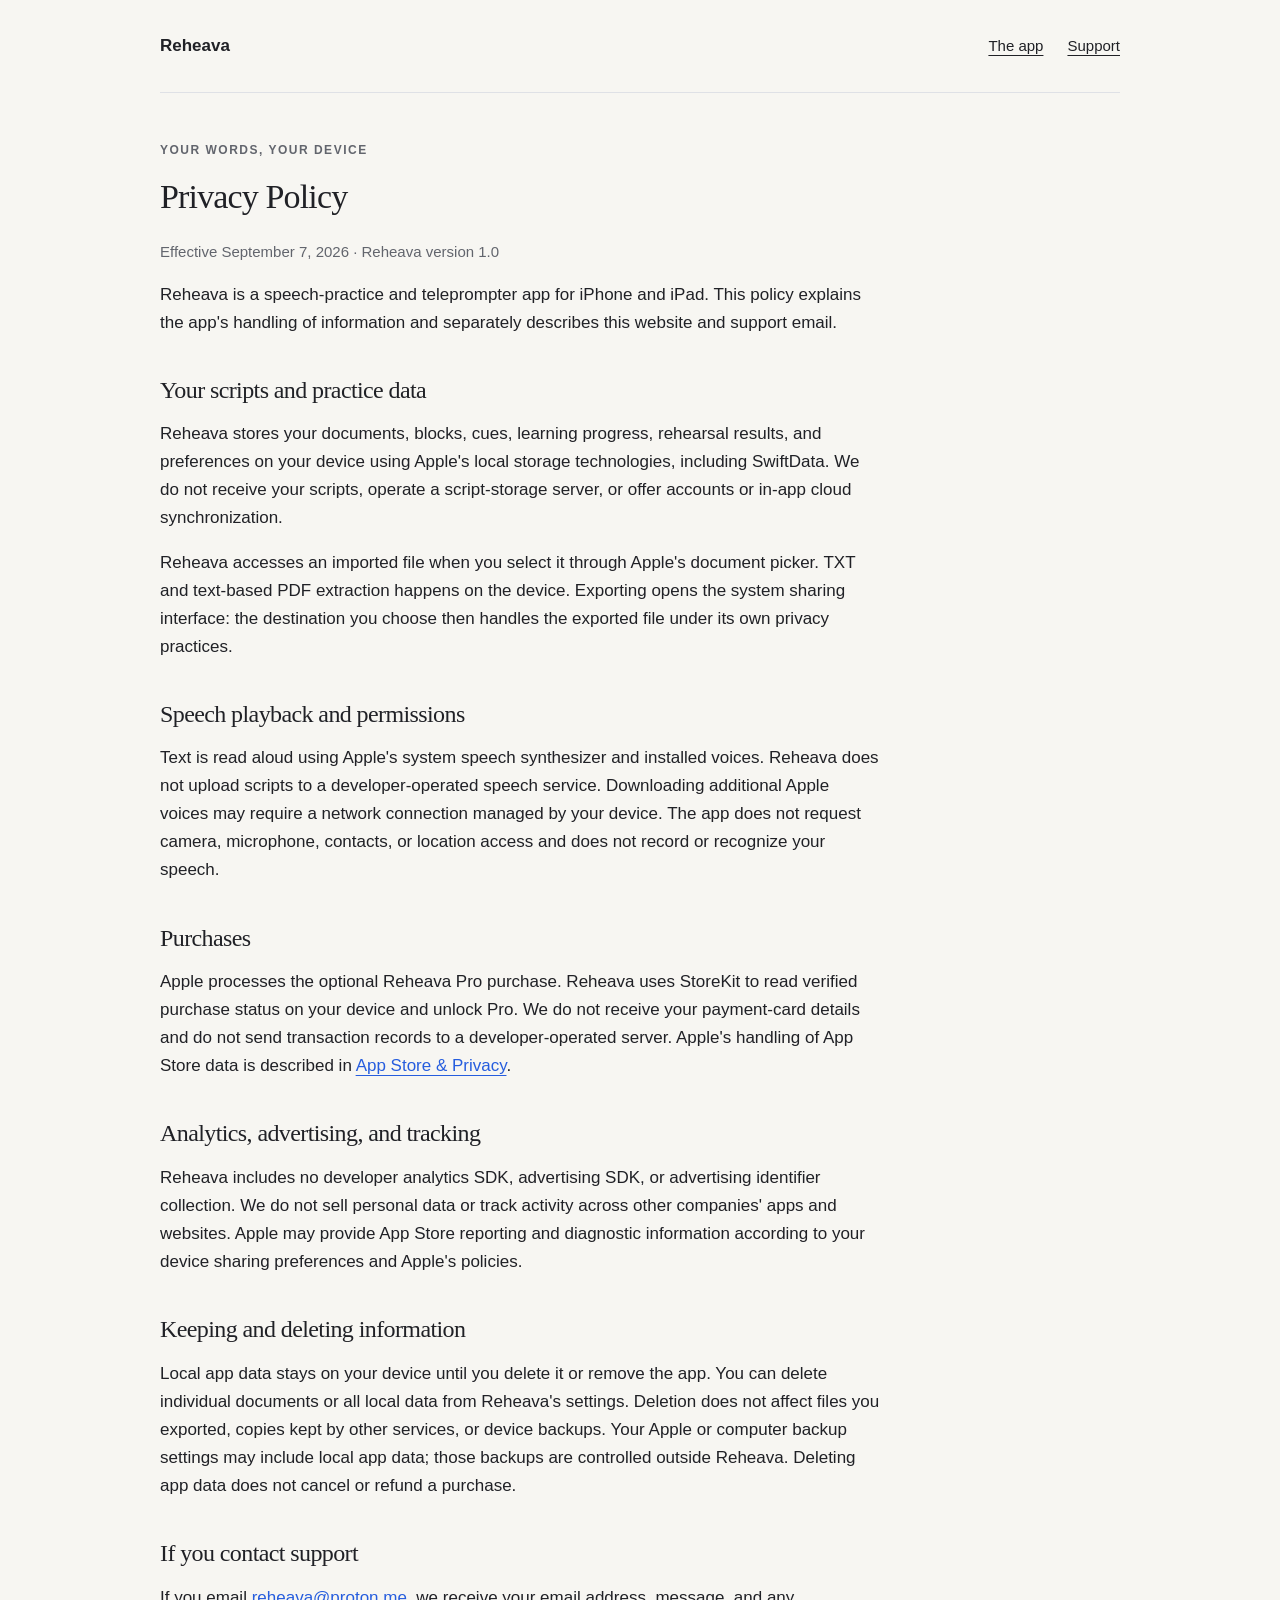
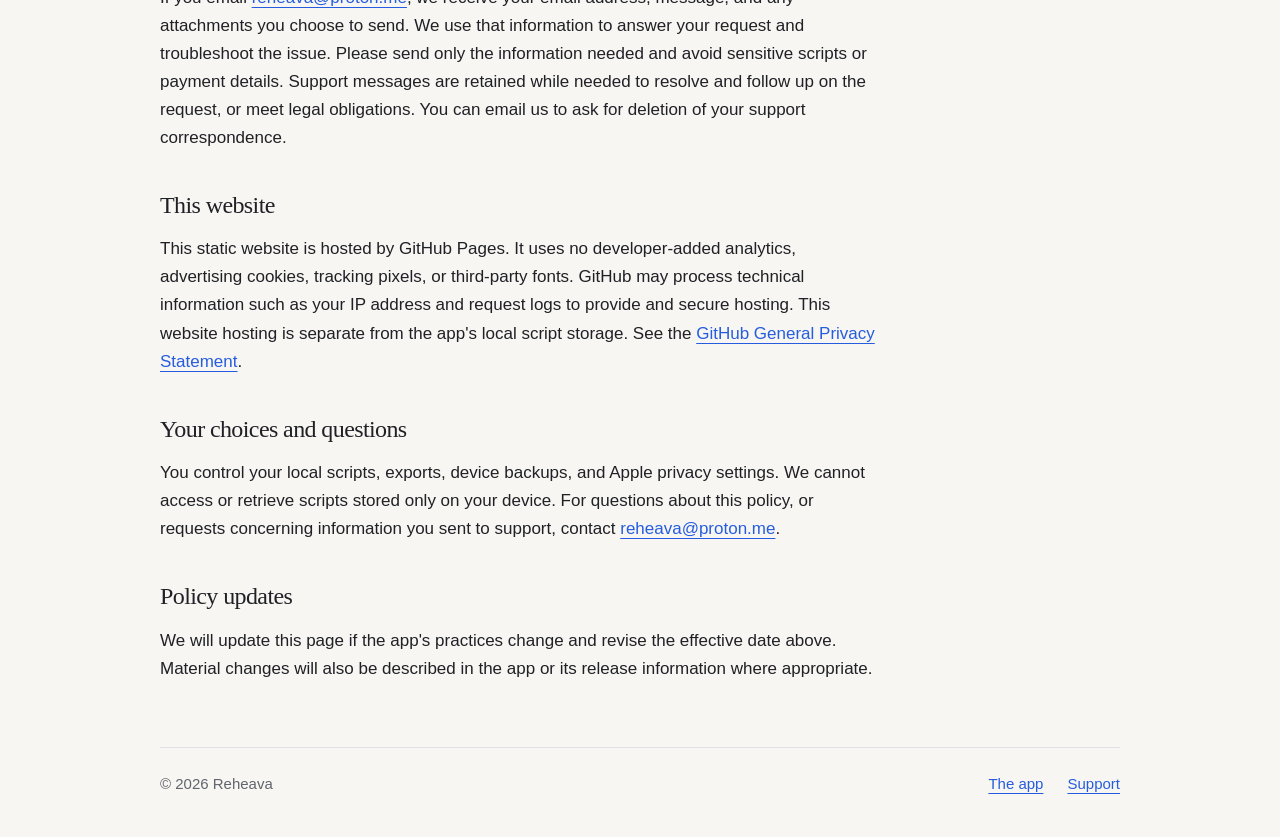
==== privacy/index.html @ a4044168 "Publish Reheava product, support, and privacy pages" ====
<!doctype html><html lang="en"><head><meta charset="utf-8"><meta name="viewport" content="width=device-width,initial-scale=1"><title>Reheava Privacy Policy</title><meta name="description" content="How Reheava handles your local scripts, speech playback, purchases, support email, and website visits. No developer analytics or advertising trackers."><link rel="canonical" href="https://godemodegame.github.io/reheava-site/privacy/"><link rel="stylesheet" href="../styles.css"><link rel="icon" href="../icon.svg" type="image/svg+xml"></head><body><a class="skip" href="#main">Skip to content</a><div class="shell"><header class="site-header"><a class="brand" href="../">Reheava</a><nav aria-label="Main navigation"><a href="../">The app</a><a href="../support/">Support</a></nav></header><main id="main" class="prose"><div class="eyebrow">Your words, your device</div><h1>Privacy Policy</h1><p class="note">Effective September 7, 2026 · Reheava version 1.0</p><p>Reheava is a speech-practice and teleprompter app for iPhone and iPad. This policy explains the app's handling of information and separately describes this website and support email.</p><h2>Your scripts and practice data</h2><p>Reheava stores your documents, blocks, cues, learning progress, rehearsal results, and preferences on your device using Apple's local storage technologies, including SwiftData. We do not receive your scripts, operate a script-storage server, or offer accounts or in-app cloud synchronization.</p><p>Reheava accesses an imported file when you select it through Apple's document picker. TXT and text-based PDF extraction happens on the device. Exporting opens the system sharing interface: the destination you choose then handles the exported file under its own privacy practices.</p><h2>Speech playback and permissions</h2><p>Text is read aloud using Apple's system speech synthesizer and installed voices. Reheava does not upload scripts to a developer-operated speech service. Downloading additional Apple voices may require a network connection managed by your device. The app does not request camera, microphone, contacts, or location access and does not record or recognize your speech.</p><h2>Purchases</h2><p>Apple processes the optional Reheava Pro purchase. Reheava uses StoreKit to read verified purchase status on your device and unlock Pro. We do not receive your payment-card details and do not send transaction records to a developer-operated server. Apple's handling of App Store data is described in <a href="https://www.apple.com/legal/privacy/data/en/app-store/">App Store &amp; Privacy</a>.</p><h2>Analytics, advertising, and tracking</h2><p>Reheava includes no developer analytics SDK, advertising SDK, or advertising identifier collection. We do not sell personal data or track activity across other companies' apps and websites. Apple may provide App Store reporting and diagnostic information according to your device sharing preferences and Apple's policies.</p><h2>Keeping and deleting information</h2><p>Local app data stays on your device until you delete it or remove the app. You can delete individual documents or all local data from Reheava's settings. Deletion does not affect files you exported, copies kept by other services, or device backups. Your Apple or computer backup settings may include local app data; those backups are controlled outside Reheava. Deleting app data does not cancel or refund a purchase.</p><h2>If you contact support</h2><p>If you email <a class="contact" href="mailto:reheava@proton.me">reheava@proton.me</a>, we receive your email address, message, and any attachments you choose to send. We use that information to answer your request and troubleshoot the issue. Please send only the information needed and avoid sensitive scripts or payment details. Support messages are retained while needed to resolve and follow up on the request, or meet legal obligations. You can email us to ask for deletion of your support correspondence.</p><h2>This website</h2><p>This static website is hosted by GitHub Pages. It uses no developer-added analytics, advertising cookies, tracking pixels, or third-party fonts. GitHub may process technical information such as your IP address and request logs to provide and secure hosting. This website hosting is separate from the app's local script storage. See the <a href="https://docs.github.com/en/site-policy/privacy-policies/github-general-privacy-statement">GitHub General Privacy Statement</a>.</p><h2>Your choices and questions</h2><p>You control your local scripts, exports, device backups, and Apple privacy settings. We cannot access or retrieve scripts stored only on your device. For questions about this policy, or requests concerning information you sent to support, contact <a class="contact" href="mailto:reheava@proton.me">reheava@proton.me</a>.</p><h2>Policy updates</h2><p>We will update this page if the app's practices change and revise the effective date above. Material changes will also be described in the app or its release information where appropriate.</p></main><footer class="site-footer"><span>© 2026 Reheava</span><div><a href="../">The app</a><a href="../support/">Support</a></div></footer></div></body></html>
---- styles.css ----
:root{color-scheme:light dark;--canvas:#f7f6f2;--paper:#fff;--ink:#202126;--secondary:#62656d;--accent:#265dde;--accent-fill:#265dde;--soft:#eaf0ff;--line:#dfe1e6;--stage:#111318;--on-stage:#f7f6f2;--s1:4px;--s2:8px;--s3:12px;--s4:16px;--s5:20px;--s6:24px;--s8:32px;--s10:40px;--s12:48px;--s16:64px;--body:17px;--small:15px;--caption:12px;--title:34px;--heading:24px;--radius:18px;--control:12px;--readable:720px;--wide:960px}*{box-sizing:border-box}html{scroll-padding-top:var(--s6)}body{margin:0;background:var(--canvas);color:var(--ink);font:var(--body)/1.65 -apple-system,BlinkMacSystemFont,"Segoe UI",sans-serif}a{color:var(--accent);text-underline-offset:4px}a:hover{text-decoration-thickness:2px}a:focus-visible,summary:focus-visible{outline:3px solid var(--accent);outline-offset:4px}h1,h2,h3,p{margin:0}h1,h2{font-family:Georgia,serif;font-weight:400;line-height:1.15;letter-spacing:-.025em}h1{font-size:var(--title)}h2{font-size:var(--heading)}h3{font-size:var(--body);line-height:1.4}p+p{margin-top:var(--s4)}.shell{width:min(100% - var(--s12),var(--wide));margin:auto}.site-header{display:flex;align-items:center;justify-content:space-between;gap:var(--s6);padding-block:var(--s6);border-bottom:1px solid var(--line)}.brand{display:inline-flex;align-items:center;gap:var(--s3);color:var(--ink);font-weight:650;text-decoration:none}.brand svg{width:32px;height:32px;color:var(--accent)}nav{display:flex;gap:var(--s6)}nav a{display:inline-flex;align-items:center;min-height:44px;color:var(--ink);font-size:var(--small)}nav [aria-current=page]{color:var(--accent);font-weight:650}.hero{display:grid;grid-template-columns:1.1fr 1fr;gap:var(--s16);padding-block:var(--s16);align-items:center}.eyebrow{color:var(--secondary);font-size:var(--caption);font-weight:650;letter-spacing:1.5px;text-transform:uppercase}.hero h1{margin-block:var(--s4) var(--s6);font-size:calc(var(--title) + var(--heading))}.hero p{color:var(--secondary)}.button{display:inline-flex;align-items:center;justify-content:center;min-height:50px;padding:var(--s3) var(--s6);border-radius:var(--control);background:var(--accent-fill);color:#fff;text-decoration:none;font-weight:600}.button:hover{opacity:.9;text-decoration:underline}.actions{display:flex;gap:var(--s4);align-items:center;margin-top:var(--s8)}.note{font-size:var(--small);color:var(--secondary)}.cue{margin:0;background:var(--paper);border:1px solid var(--line);border-radius:var(--radius);padding:var(--s8)}.cue .eyebrow{display:flex;justify-content:space-between;gap:var(--s4)}.cue blockquote{margin:var(--s6) 0;padding-left:var(--s5);border-left:3px solid var(--accent);font:var(--heading)/1.5 Georgia,serif}.cue figcaption{font-size:var(--caption);color:var(--secondary);padding-top:var(--s4);border-top:1px solid var(--line)}.sequence{display:grid;grid-template-columns:repeat(3,1fr);gap:var(--s8);padding:var(--s12) 0;border-block:1px solid var(--line)}.sequence .number{display:block;color:var(--accent);font:var(--heading)/1 Georgia,serif;margin-bottom:var(--s6)}.sequence h2{margin-bottom:var(--s4)}.sequence p{font-size:var(--small);color:var(--secondary)}.pricing{padding-block:var(--s16);display:grid;grid-template-columns:1fr 1fr;gap:var(--s16)}.pricing h2{margin:var(--s4) 0 var(--s6);font-size:var(--title)}.pricing ul{padding-left:var(--s5);margin:var(--s6) 0}.pricing li{margin-bottom:var(--s2)}.pro{padding:var(--s8);background:var(--soft);border-radius:var(--radius)}.price{font:var(--title)/1.2 Georgia,serif;margin:var(--s4) 0}.price span{font:var(--small)/1.5 -apple-system,BlinkMacSystemFont,"Segoe UI",sans-serif}.closing{padding:var(--s8);border:1px solid var(--line);border-radius:var(--radius);margin-bottom:var(--s16)}.closing h2{margin-bottom:var(--s4)}.site-footer{border-top:1px solid var(--line);padding-block:var(--s6) var(--s10);display:flex;justify-content:space-between;gap:var(--s6);font-size:var(--small);color:var(--secondary)}.site-footer div{display:flex;gap:var(--s6)}.prose{max-width:var(--readable);padding-block:var(--s12) var(--s16)}.prose h1{margin:var(--s4) 0 var(--s6)}.prose h2{margin:var(--s10) 0 var(--s4)}.prose ul,.prose ol{padding-left:var(--s6)}.prose li+li{margin-top:var(--s2)}.prose details{border-bottom:1px solid var(--line);padding:var(--s5) 0}.prose summary{cursor:pointer;font-weight:650;min-height:44px}.prose details p{margin-top:var(--s3)}.skip{position:absolute;top:var(--s2);left:var(--s2);padding:var(--s3);background:var(--paper);transform:translateY(-200%);z-index:10}.skip:focus{transform:none}.contact{overflow-wrap:anywhere}.not-found{min-height:50vh}.screenshot{margin:0}.screenshot img{display:block;width:100%;height:auto;border-radius:var(--radius);border:1px solid var(--line)}.screenshot figcaption{color:var(--secondary);font-size:var(--caption);margin-top:var(--s3)}@media(prefers-color-scheme:dark){:root{--canvas:#14161b;--paper:#20232a;--ink:#f4f3ef;--secondary:#b2b6c1;--accent:#91b2ff;--soft:#25334f;--line:#3c404a}}@media(max-width:767px){.shell{width:calc(100% - var(--s10))}.hero,.pricing{grid-template-columns:1fr;gap:var(--s8);padding-block:var(--s10)}.hero h1{font-size:calc(var(--title) + var(--s2))}.sequence{grid-template-columns:1fr;gap:var(--s8);padding-block:var(--s8)}.sequence .number{margin-bottom:var(--s3)}.site-header{gap:var(--s4);flex-wrap:wrap;padding-block:var(--s4)}nav{gap:var(--s5)}.site-footer{flex-direction:column;gap:var(--s4)}.cue,.pro,.closing{padding:var(--s6)}.closing{margin-bottom:var(--s10)}.prose{padding-top:var(--s8)}}
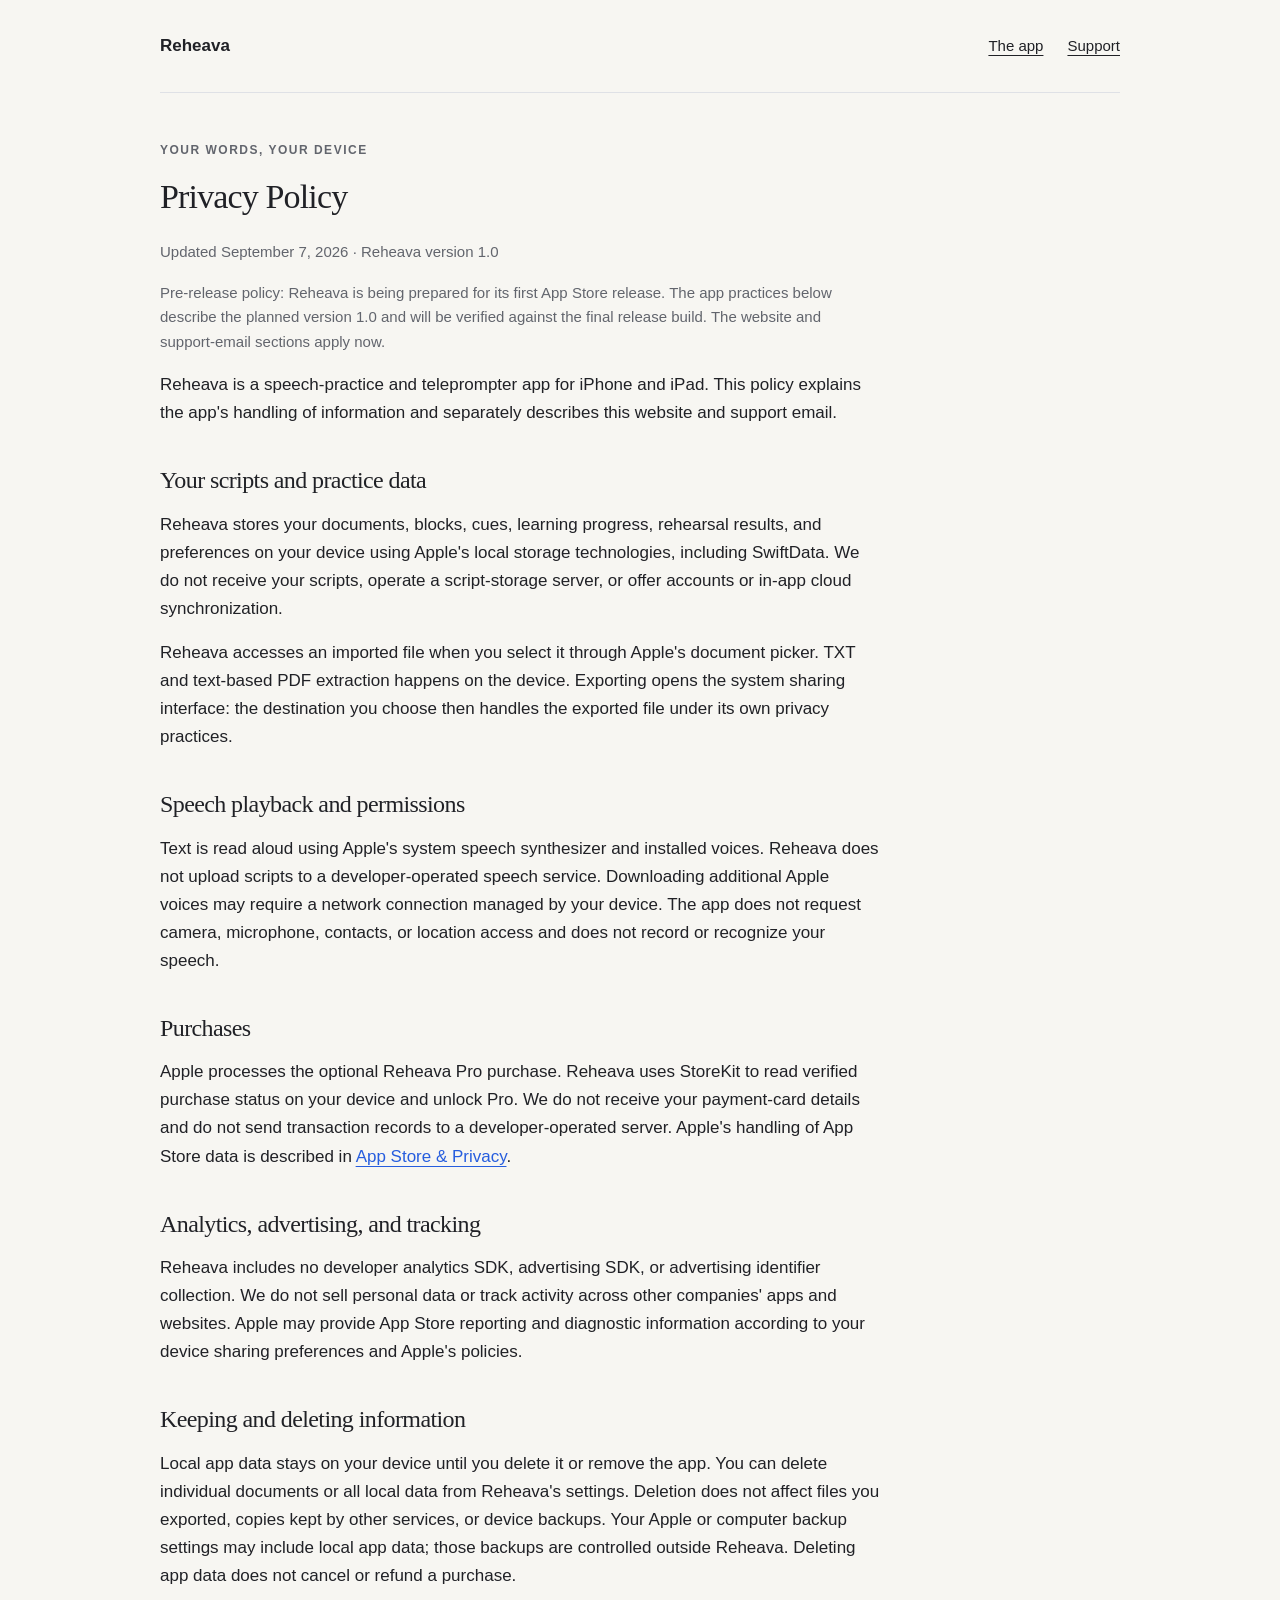
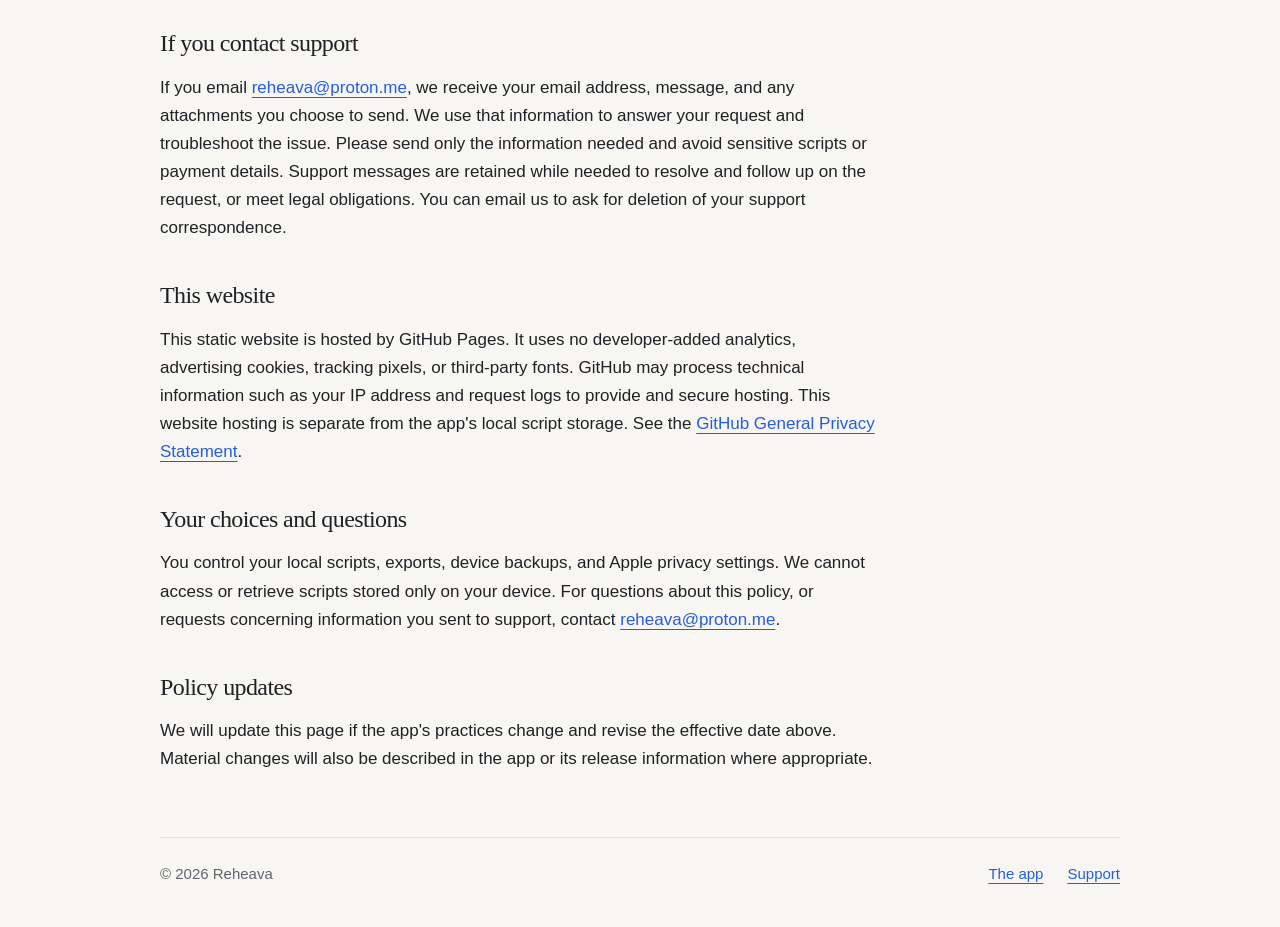
==== commit 65d27aa3: "Clarify pre-release support and privacy information" ====
--- a/privacy/index.html
+++ b/privacy/index.html
@@ -1 +1 @@
-<!doctype html><html lang="en"><head><meta charset="utf-8"><meta name="viewport" content="width=device-width,initial-scale=1"><title>Reheava Privacy Policy</title><meta name="description" content="How Reheava handles your local scripts, speech playback, purchases, support email, and website visits. No developer analytics or advertising trackers."><link rel="canonical" href="https://godemodegame.github.io/reheava-site/privacy/"><link rel="stylesheet" href="../styles.css"><link rel="icon" href="../icon.svg" type="image/svg+xml"></head><body><a class="skip" href="#main">Skip to content</a><div class="shell"><header class="site-header"><a class="brand" href="../">Reheava</a><nav aria-label="Main navigation"><a href="../">The app</a><a href="../support/">Support</a></nav></header><main id="main" class="prose"><div class="eyebrow">Your words, your device</div><h1>Privacy Policy</h1><p class="note">Effective September 7, 2026 · Reheava version 1.0</p><p>Reheava is a speech-practice and teleprompter app for iPhone and iPad. This policy explains the app's handling of information and separately describes this website and support email.</p><h2>Your scripts and practice data</h2><p>Reheava stores your documents, blocks, cues, learning progress, rehearsal results, and preferences on your device using Apple's local storage technologies, including SwiftData. We do not receive your scripts, operate a script-storage server, or offer accounts or in-app cloud synchronization.</p><p>Reheava accesses an imported file when you select it through Apple's document picker. TXT and text-based PDF extraction happens on the device. Exporting opens the system sharing interface: the destination you choose then handles the exported file under its own privacy practices.</p><h2>Speech playback and permissions</h2><p>Text is read aloud using Apple's system speech synthesizer and installed voices. Reheava does not upload scripts to a developer-operated speech service. Downloading additional Apple voices may require a network connection managed by your device. The app does not request camera, microphone, contacts, or location access and does not record or recognize your speech.</p><h2>Purchases</h2><p>Apple processes the optional Reheava Pro purchase. Reheava uses StoreKit to read verified purchase status on your device and unlock Pro. We do not receive your payment-card details and do not send transaction records to a developer-operated server. Apple's handling of App Store data is described in <a href="https://www.apple.com/legal/privacy/data/en/app-store/">App Store &amp; Privacy</a>.</p><h2>Analytics, advertising, and tracking</h2><p>Reheava includes no developer analytics SDK, advertising SDK, or advertising identifier collection. We do not sell personal data or track activity across other companies' apps and websites. Apple may provide App Store reporting and diagnostic information according to your device sharing preferences and Apple's policies.</p><h2>Keeping and deleting information</h2><p>Local app data stays on your device until you delete it or remove the app. You can delete individual documents or all local data from Reheava's settings. Deletion does not affect files you exported, copies kept by other services, or device backups. Your Apple or computer backup settings may include local app data; those backups are controlled outside Reheava. Deleting app data does not cancel or refund a purchase.</p><h2>If you contact support</h2><p>If you email <a class="contact" href="mailto:reheava@proton.me">reheava@proton.me</a>, we receive your email address, message, and any attachments you choose to send. We use that information to answer your request and troubleshoot the issue. Please send only the information needed and avoid sensitive scripts or payment details. Support messages are retained while needed to resolve and follow up on the request, or meet legal obligations. You can email us to ask for deletion of your support correspondence.</p><h2>This website</h2><p>This static website is hosted by GitHub Pages. It uses no developer-added analytics, advertising cookies, tracking pixels, or third-party fonts. GitHub may process technical information such as your IP address and request logs to provide and secure hosting. This website hosting is separate from the app's local script storage. See the <a href="https://docs.github.com/en/site-policy/privacy-policies/github-general-privacy-statement">GitHub General Privacy Statement</a>.</p><h2>Your choices and questions</h2><p>You control your local scripts, exports, device backups, and Apple privacy settings. We cannot access or retrieve scripts stored only on your device. For questions about this policy, or requests concerning information you sent to support, contact <a class="contact" href="mailto:reheava@proton.me">reheava@proton.me</a>.</p><h2>Policy updates</h2><p>We will update this page if the app's practices change and revise the effective date above. Material changes will also be described in the app or its release information where appropriate.</p></main><footer class="site-footer"><span>© 2026 Reheava</span><div><a href="../">The app</a><a href="../support/">Support</a></div></footer></div></body></html>
+<!doctype html><html lang="en"><head><meta charset="utf-8"><meta name="viewport" content="width=device-width,initial-scale=1"><title>Reheava Privacy Policy</title><meta name="description" content="How Reheava handles your local scripts, speech playback, purchases, support email, and website visits. No developer analytics or advertising trackers."><link rel="canonical" href="https://godemodegame.github.io/reheava-site/privacy/"><link rel="stylesheet" href="../styles.css"><link rel="icon" href="../icon.svg" type="image/svg+xml"></head><body><a class="skip" href="#main">Skip to content</a><div class="shell"><header class="site-header"><a class="brand" href="../">Reheava</a><nav aria-label="Main navigation"><a href="../">The app</a><a href="../support/">Support</a></nav></header><main id="main" class="prose"><div class="eyebrow">Your words, your device</div><h1>Privacy Policy</h1><p class="note">Updated September 7, 2026 · Reheava version 1.0</p><p class="note">Pre-release policy: Reheava is being prepared for its first App Store release. The app practices below describe the planned version 1.0 and will be verified against the final release build. The website and support-email sections apply now.</p><p>Reheava is a speech-practice and teleprompter app for iPhone and iPad. This policy explains the app's handling of information and separately describes this website and support email.</p><h2>Your scripts and practice data</h2><p>Reheava stores your documents, blocks, cues, learning progress, rehearsal results, and preferences on your device using Apple's local storage technologies, including SwiftData. We do not receive your scripts, operate a script-storage server, or offer accounts or in-app cloud synchronization.</p><p>Reheava accesses an imported file when you select it through Apple's document picker. TXT and text-based PDF extraction happens on the device. Exporting opens the system sharing interface: the destination you choose then handles the exported file under its own privacy practices.</p><h2>Speech playback and permissions</h2><p>Text is read aloud using Apple's system speech synthesizer and installed voices. Reheava does not upload scripts to a developer-operated speech service. Downloading additional Apple voices may require a network connection managed by your device. The app does not request camera, microphone, contacts, or location access and does not record or recognize your speech.</p><h2>Purchases</h2><p>Apple processes the optional Reheava Pro purchase. Reheava uses StoreKit to read verified purchase status on your device and unlock Pro. We do not receive your payment-card details and do not send transaction records to a developer-operated server. Apple's handling of App Store data is described in <a href="https://www.apple.com/legal/privacy/data/en/app-store/">App Store &amp; Privacy</a>.</p><h2>Analytics, advertising, and tracking</h2><p>Reheava includes no developer analytics SDK, advertising SDK, or advertising identifier collection. We do not sell personal data or track activity across other companies' apps and websites. Apple may provide App Store reporting and diagnostic information according to your device sharing preferences and Apple's policies.</p><h2>Keeping and deleting information</h2><p>Local app data stays on your device until you delete it or remove the app. You can delete individual documents or all local data from Reheava's settings. Deletion does not affect files you exported, copies kept by other services, or device backups. Your Apple or computer backup settings may include local app data; those backups are controlled outside Reheava. Deleting app data does not cancel or refund a purchase.</p><h2>If you contact support</h2><p>If you email <a class="contact" href="mailto:reheava@proton.me">reheava@proton.me</a>, we receive your email address, message, and any attachments you choose to send. We use that information to answer your request and troubleshoot the issue. Please send only the information needed and avoid sensitive scripts or payment details. Support messages are retained while needed to resolve and follow up on the request, or meet legal obligations. You can email us to ask for deletion of your support correspondence.</p><h2>This website</h2><p>This static website is hosted by GitHub Pages. It uses no developer-added analytics, advertising cookies, tracking pixels, or third-party fonts. GitHub may process technical information such as your IP address and request logs to provide and secure hosting. This website hosting is separate from the app's local script storage. See the <a href="https://docs.github.com/en/site-policy/privacy-policies/github-general-privacy-statement">GitHub General Privacy Statement</a>.</p><h2>Your choices and questions</h2><p>You control your local scripts, exports, device backups, and Apple privacy settings. We cannot access or retrieve scripts stored only on your device. For questions about this policy, or requests concerning information you sent to support, contact <a class="contact" href="mailto:reheava@proton.me">reheava@proton.me</a>.</p><h2>Policy updates</h2><p>We will update this page if the app's practices change and revise the effective date above. Material changes will also be described in the app or its release information where appropriate.</p></main><footer class="site-footer"><span>© 2026 Reheava</span><div><a href="../">The app</a><a href="../support/">Support</a></div></footer></div></body></html>
--- a/styles.css
+++ b/styles.css
@@ -1 +1 @@
-:root{color-scheme:light dark;--canvas:#f7f6f2;--paper:#fff;--ink:#202126;--secondary:#62656d;--accent:#265dde;--accent-fill:#265dde;--soft:#eaf0ff;--line:#dfe1e6;--stage:#111318;--on-stage:#f7f6f2;--s1:4px;--s2:8px;--s3:12px;--s4:16px;--s5:20px;--s6:24px;--s8:32px;--s10:40px;--s12:48px;--s16:64px;--body:17px;--small:15px;--caption:12px;--title:34px;--heading:24px;--radius:18px;--control:12px;--readable:720px;--wide:960px}*{box-sizing:border-box}html{scroll-padding-top:var(--s6)}body{margin:0;background:var(--canvas);color:var(--ink);font:var(--body)/1.65 -apple-system,BlinkMacSystemFont,"Segoe UI",sans-serif}a{color:var(--accent);text-underline-offset:4px}a:hover{text-decoration-thickness:2px}a:focus-visible,summary:focus-visible{outline:3px solid var(--accent);outline-offset:4px}h1,h2,h3,p{margin:0}h1,h2{font-family:Georgia,serif;font-weight:400;line-height:1.15;letter-spacing:-.025em}h1{font-size:var(--title)}h2{font-size:var(--heading)}h3{font-size:var(--body);line-height:1.4}p+p{margin-top:var(--s4)}.shell{width:min(100% - var(--s12),var(--wide));margin:auto}.site-header{display:flex;align-items:center;justify-content:space-between;gap:var(--s6);padding-block:var(--s6);border-bottom:1px solid var(--line)}.brand{display:inline-flex;align-items:center;gap:var(--s3);color:var(--ink);font-weight:650;text-decoration:none}.brand svg{width:32px;height:32px;color:var(--accent)}nav{display:flex;gap:var(--s6)}nav a{display:inline-flex;align-items:center;min-height:44px;color:var(--ink);font-size:var(--small)}nav [aria-current=page]{color:var(--accent);font-weight:650}.hero{display:grid;grid-template-columns:1.1fr 1fr;gap:var(--s16);padding-block:var(--s16);align-items:center}.eyebrow{color:var(--secondary);font-size:var(--caption);font-weight:650;letter-spacing:1.5px;text-transform:uppercase}.hero h1{margin-block:var(--s4) var(--s6);font-size:calc(var(--title) + var(--heading))}.hero p{color:var(--secondary)}.button{display:inline-flex;align-items:center;justify-content:center;min-height:50px;padding:var(--s3) var(--s6);border-radius:var(--control);background:var(--accent-fill);color:#fff;text-decoration:none;font-weight:600}.button:hover{opacity:.9;text-decoration:underline}.actions{display:flex;gap:var(--s4);align-items:center;margin-top:var(--s8)}.note{font-size:var(--small);color:var(--secondary)}.cue{margin:0;background:var(--paper);border:1px solid var(--line);border-radius:var(--radius);padding:var(--s8)}.cue .eyebrow{display:flex;justify-content:space-between;gap:var(--s4)}.cue blockquote{margin:var(--s6) 0;padding-left:var(--s5);border-left:3px solid var(--accent);font:var(--heading)/1.5 Georgia,serif}.cue figcaption{font-size:var(--caption);color:var(--secondary);padding-top:var(--s4);border-top:1px solid var(--line)}.sequence{display:grid;grid-template-columns:repeat(3,1fr);gap:var(--s8);padding:var(--s12) 0;border-block:1px solid var(--line)}.sequence .number{display:block;color:var(--accent);font:var(--heading)/1 Georgia,serif;margin-bottom:var(--s6)}.sequence h2{margin-bottom:var(--s4)}.sequence p{font-size:var(--small);color:var(--secondary)}.pricing{padding-block:var(--s16);display:grid;grid-template-columns:1fr 1fr;gap:var(--s16)}.pricing h2{margin:var(--s4) 0 var(--s6);font-size:var(--title)}.pricing ul{padding-left:var(--s5);margin:var(--s6) 0}.pricing li{margin-bottom:var(--s2)}.pro{padding:var(--s8);background:var(--soft);border-radius:var(--radius)}.price{font:var(--title)/1.2 Georgia,serif;margin:var(--s4) 0}.price span{font:var(--small)/1.5 -apple-system,BlinkMacSystemFont,"Segoe UI",sans-serif}.closing{padding:var(--s8);border:1px solid var(--line);border-radius:var(--radius);margin-bottom:var(--s16)}.closing h2{margin-bottom:var(--s4)}.site-footer{border-top:1px solid var(--line);padding-block:var(--s6) var(--s10);display:flex;justify-content:space-between;gap:var(--s6);font-size:var(--small);color:var(--secondary)}.site-footer div{display:flex;gap:var(--s6)}.prose{max-width:var(--readable);padding-block:var(--s12) var(--s16)}.prose h1{margin:var(--s4) 0 var(--s6)}.prose h2{margin:var(--s10) 0 var(--s4)}.prose ul,.prose ol{padding-left:var(--s6)}.prose li+li{margin-top:var(--s2)}.prose details{border-bottom:1px solid var(--line);padding:var(--s5) 0}.prose summary{cursor:pointer;font-weight:650;min-height:44px}.prose details p{margin-top:var(--s3)}.skip{position:absolute;top:var(--s2);left:var(--s2);padding:var(--s3);background:var(--paper);transform:translateY(-200%);z-index:10}.skip:focus{transform:none}.contact{overflow-wrap:anywhere}.not-found{min-height:50vh}.screenshot{margin:0}.screenshot img{display:block;width:100%;height:auto;border-radius:var(--radius);border:1px solid var(--line)}.screenshot figcaption{color:var(--secondary);font-size:var(--caption);margin-top:var(--s3)}@media(prefers-color-scheme:dark){:root{--canvas:#14161b;--paper:#20232a;--ink:#f4f3ef;--secondary:#b2b6c1;--accent:#91b2ff;--soft:#25334f;--line:#3c404a}}@media(max-width:767px){.shell{width:calc(100% - var(--s10))}.hero,.pricing{grid-template-columns:1fr;gap:var(--s8);padding-block:var(--s10)}.hero h1{font-size:calc(var(--title) + var(--s2))}.sequence{grid-template-columns:1fr;gap:var(--s8);padding-block:var(--s8)}.sequence .number{margin-bottom:var(--s3)}.site-header{gap:var(--s4);flex-wrap:wrap;padding-block:var(--s4)}nav{gap:var(--s5)}.site-footer{flex-direction:column;gap:var(--s4)}.cue,.pro,.closing{padding:var(--s6)}.closing{margin-bottom:var(--s10)}.prose{padding-top:var(--s8)}}
+:root{color-scheme:light dark;--canvas:#f7f6f2;--paper:#fff;--ink:#202126;--secondary:#62656d;--accent:#265dde;--accent-fill:#265dde;--on-accent:#fff;--soft:#eaf0ff;--line:#dfe1e6;--stage:#111318;--on-stage:#f7f6f2;--s1:4px;--s2:8px;--s3:12px;--s4:16px;--s5:20px;--s6:24px;--s8:32px;--s10:40px;--s12:48px;--s16:64px;--body:17px;--small:15px;--caption:12px;--title:34px;--heading:24px;--radius:18px;--control:12px;--readable:720px;--wide:960px}*{box-sizing:border-box}html{scroll-padding-top:var(--s6)}body{margin:0;background:var(--canvas);color:var(--ink);font:var(--body)/1.65 -apple-system,BlinkMacSystemFont,"Segoe UI",sans-serif}a{color:var(--accent);text-underline-offset:4px}a:hover{text-decoration-thickness:2px}a:focus-visible,summary:focus-visible{outline:3px solid var(--accent);outline-offset:4px}h1,h2,h3,p{margin:0}h1,h2{font-family:Georgia,serif;font-weight:400;line-height:1.15;letter-spacing:-.025em}h1{font-size:var(--title)}h2{font-size:var(--heading)}h3{font-size:var(--body);line-height:1.4}p+p{margin-top:var(--s4)}.shell{width:min(100% - var(--s12),var(--wide));margin:auto}.site-header{display:flex;align-items:center;justify-content:space-between;gap:var(--s6);padding-block:var(--s6);border-bottom:1px solid var(--line)}.brand{display:inline-flex;align-items:center;gap:var(--s3);color:var(--ink);font-weight:650;text-decoration:none}.brand svg{width:32px;height:32px;color:var(--accent)}nav{display:flex;gap:var(--s6)}nav a{display:inline-flex;align-items:center;min-height:44px;color:var(--ink);font-size:var(--small)}nav [aria-current=page]{color:var(--accent);font-weight:650}.hero{display:grid;grid-template-columns:1.1fr 1fr;gap:var(--s16);padding-block:var(--s16);align-items:center}.eyebrow{color:var(--secondary);font-size:var(--caption);font-weight:650;letter-spacing:1.5px;text-transform:uppercase}.hero h1{margin-block:var(--s4) var(--s6);font-size:calc(var(--title) + var(--heading))}.hero p{color:var(--secondary)}.button{display:inline-flex;align-items:center;justify-content:center;min-height:50px;padding:var(--s3) var(--s6);border-radius:var(--control);background:var(--accent-fill);color:var(--on-accent);text-decoration:none;font-weight:600}.button:hover{opacity:.9;text-decoration:underline}.availability{margin-top:var(--s4)}.actions{display:flex;gap:var(--s4);align-items:center;margin-top:var(--s8)}.note{font-size:var(--small);color:var(--secondary)}.cue{margin:0;background:var(--paper);border:1px solid var(--line);border-radius:var(--radius);padding:var(--s8)}.cue .eyebrow{display:flex;justify-content:space-between;gap:var(--s4)}.cue blockquote{margin:var(--s6) 0;padding-left:var(--s5);border-left:3px solid var(--accent);font:var(--heading)/1.5 Georgia,serif}.cue figcaption{font-size:var(--caption);color:var(--secondary);padding-top:var(--s4);border-top:1px solid var(--line)}.sequence{display:grid;grid-template-columns:repeat(3,1fr);gap:var(--s8);padding:var(--s12) 0;border-block:1px solid var(--line)}.sequence .number{display:block;color:var(--accent);font:var(--heading)/1 Georgia,serif;margin-bottom:var(--s6)}.sequence h2{margin-bottom:var(--s4)}.sequence p{font-size:var(--small);color:var(--secondary)}.pricing{padding-block:var(--s16);display:grid;grid-template-columns:1fr 1fr;gap:var(--s16)}.pricing h2{margin:var(--s4) 0 var(--s6);font-size:var(--title)}.pricing ul{padding-left:var(--s5);margin:var(--s6) 0}.pricing li{margin-bottom:var(--s2)}.pro{padding:var(--s8);background:var(--soft);border-radius:var(--radius)}.price{font:var(--title)/1.2 Georgia,serif;margin:var(--s4) 0}.price span{font:var(--small)/1.5 -apple-system,BlinkMacSystemFont,"Segoe UI",sans-serif}.closing{padding:var(--s8);border:1px solid var(--line);border-radius:var(--radius);margin-bottom:var(--s16)}.closing h2{margin-bottom:var(--s4)}.site-footer{border-top:1px solid var(--line);padding-block:var(--s6) var(--s10);display:flex;justify-content:space-between;gap:var(--s6);font-size:var(--small);color:var(--secondary)}.site-footer div{display:flex;gap:var(--s6)}.prose{max-width:var(--readable);padding-block:var(--s12) var(--s16)}.prose h1{margin:var(--s4) 0 var(--s6)}.prose h2{margin:var(--s10) 0 var(--s4)}.prose ul,.prose ol{padding-left:var(--s6)}.prose li+li{margin-top:var(--s2)}.prose details{border-bottom:1px solid var(--line);padding:var(--s5) 0}.prose summary{cursor:pointer;font-weight:650;min-height:44px}.prose details p{margin-top:var(--s3)}.skip{position:absolute;top:var(--s2);left:var(--s2);padding:var(--s3);background:var(--paper);transform:translateY(-200%);z-index:10}.skip:focus{transform:none}.contact{overflow-wrap:anywhere}.not-found{min-height:50vh}.screenshot{margin:0}.screenshot img{display:block;width:100%;height:auto;border-radius:var(--radius);border:1px solid var(--line)}.screenshot figcaption{color:var(--secondary);font-size:var(--caption);margin-top:var(--s3)}@media(prefers-color-scheme:dark){:root{--canvas:#14161b;--paper:#20232a;--ink:#f4f3ef;--secondary:#b2b6c1;--accent:#91b2ff;--soft:#25334f;--line:#3c404a}}@media(max-width:959px){.shell{width:calc(100% - var(--s10))}.hero,.pricing{grid-template-columns:1fr;gap:var(--s8);padding-block:var(--s10)}.hero h1{font-size:calc(var(--title) + var(--s2))}.sequence{grid-template-columns:1fr;gap:var(--s8);padding-block:var(--s8)}.sequence .number{margin-bottom:var(--s3)}.site-header{gap:var(--s4);flex-wrap:wrap;padding-block:var(--s4)}nav{gap:var(--s5)}.site-footer{flex-direction:column;gap:var(--s4)}.cue,.pro,.closing{padding:var(--s6)}.closing{margin-bottom:var(--s10)}.prose{padding-top:var(--s8)}}
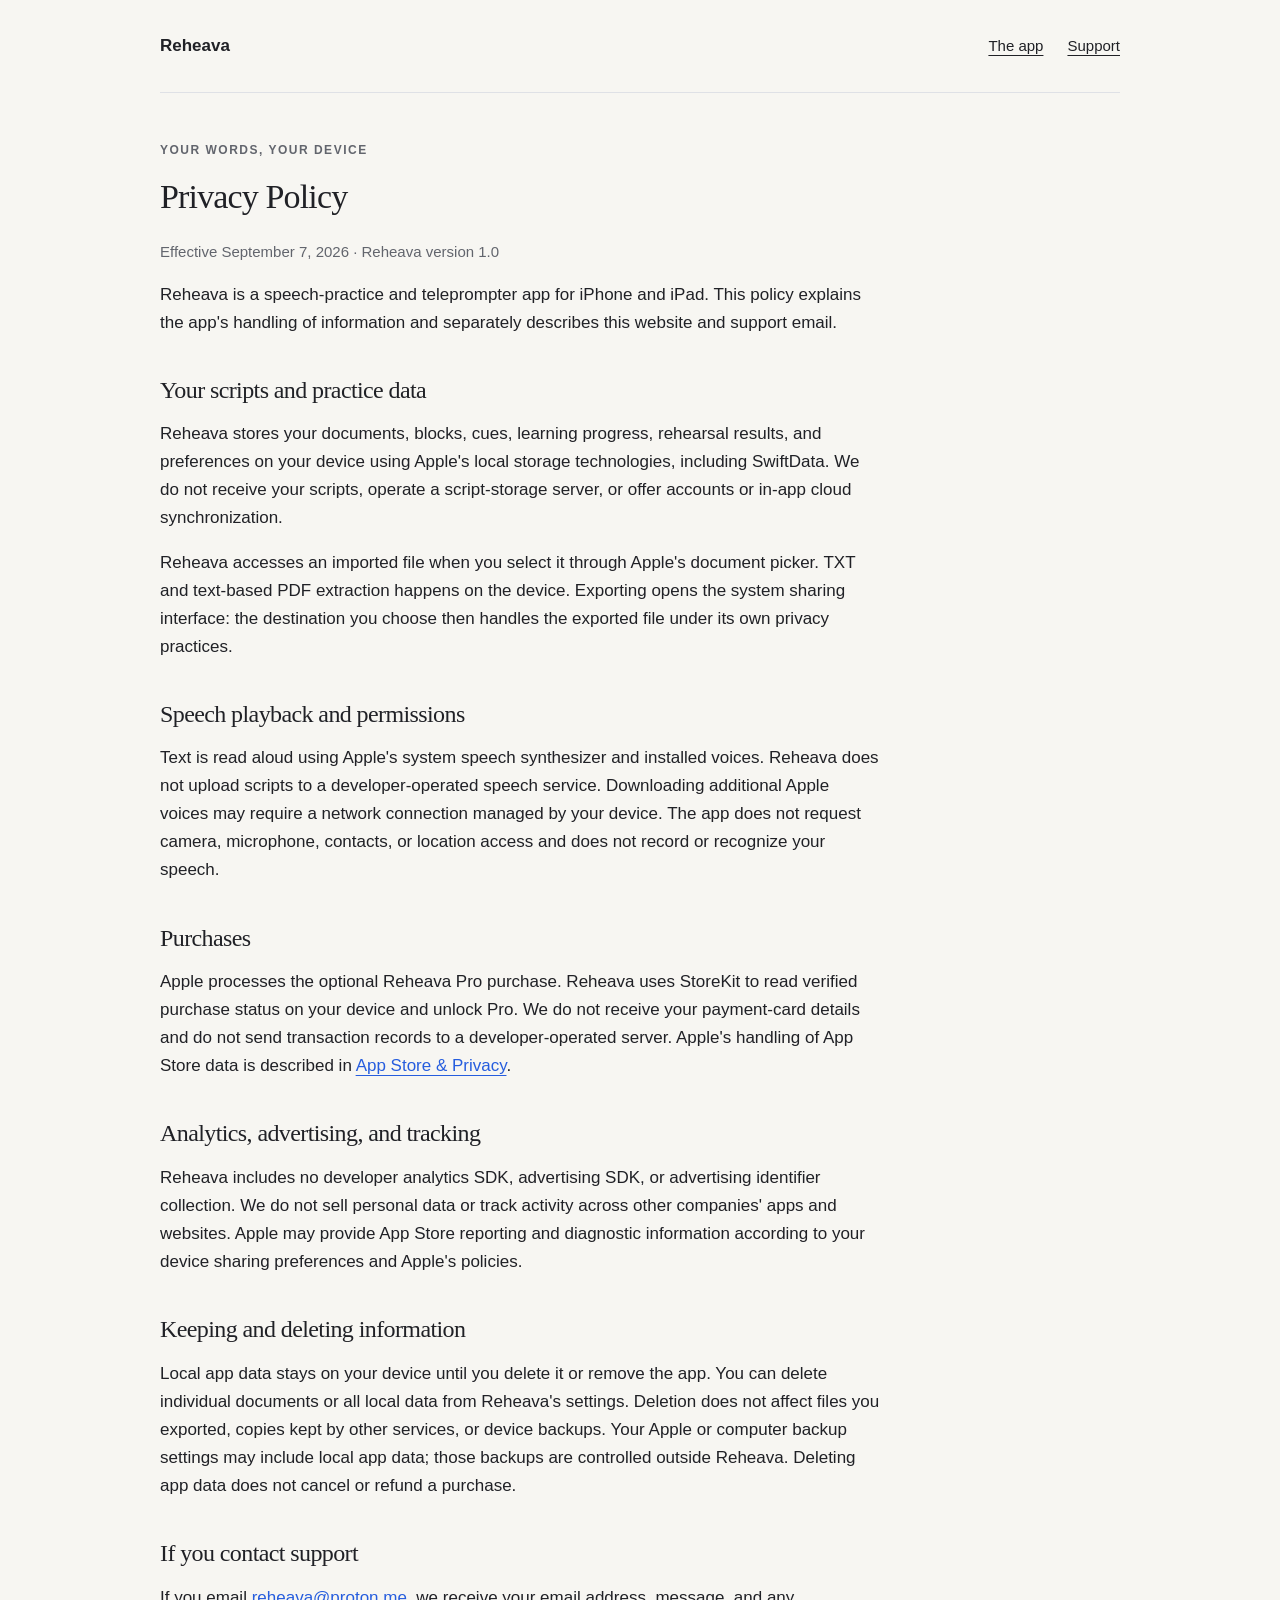
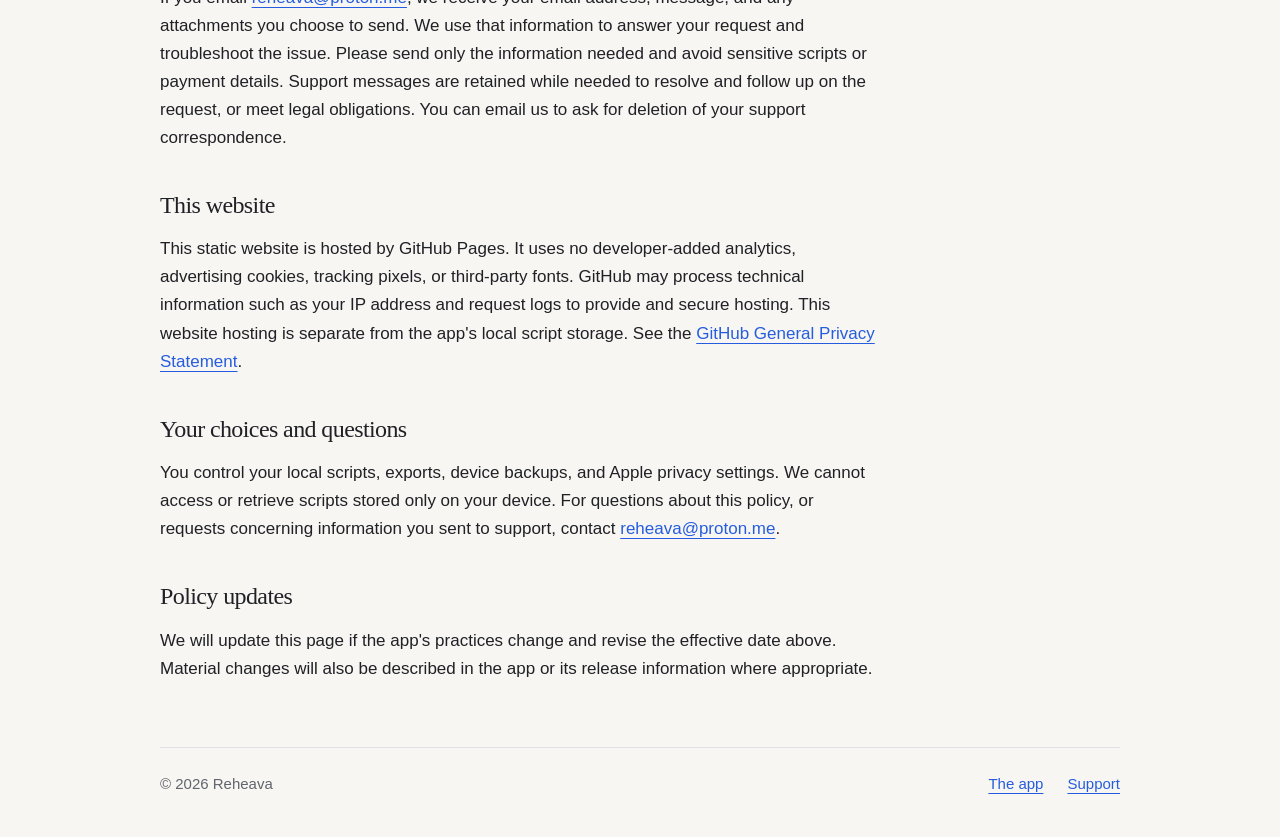
==== commit 0ffb1c2f: "Finalize support and privacy copy for Reheava 1.0" ====
--- a/privacy/index.html
+++ b/privacy/index.html
@@ -1 +1 @@
-<!doctype html><html lang="en"><head><meta charset="utf-8"><meta name="viewport" content="width=device-width,initial-scale=1"><title>Reheava Privacy Policy</title><meta name="description" content="How Reheava handles your local scripts, speech playback, purchases, support email, and website visits. No developer analytics or advertising trackers."><link rel="canonical" href="https://godemodegame.github.io/reheava-site/privacy/"><link rel="stylesheet" href="../styles.css"><link rel="icon" href="../icon.svg" type="image/svg+xml"></head><body><a class="skip" href="#main">Skip to content</a><div class="shell"><header class="site-header"><a class="brand" href="../">Reheava</a><nav aria-label="Main navigation"><a href="../">The app</a><a href="../support/">Support</a></nav></header><main id="main" class="prose"><div class="eyebrow">Your words, your device</div><h1>Privacy Policy</h1><p class="note">Updated September 7, 2026 · Reheava version 1.0</p><p class="note">Pre-release policy: Reheava is being prepared for its first App Store release. The app practices below describe the planned version 1.0 and will be verified against the final release build. The website and support-email sections apply now.</p><p>Reheava is a speech-practice and teleprompter app for iPhone and iPad. This policy explains the app's handling of information and separately describes this website and support email.</p><h2>Your scripts and practice data</h2><p>Reheava stores your documents, blocks, cues, learning progress, rehearsal results, and preferences on your device using Apple's local storage technologies, including SwiftData. We do not receive your scripts, operate a script-storage server, or offer accounts or in-app cloud synchronization.</p><p>Reheava accesses an imported file when you select it through Apple's document picker. TXT and text-based PDF extraction happens on the device. Exporting opens the system sharing interface: the destination you choose then handles the exported file under its own privacy practices.</p><h2>Speech playback and permissions</h2><p>Text is read aloud using Apple's system speech synthesizer and installed voices. Reheava does not upload scripts to a developer-operated speech service. Downloading additional Apple voices may require a network connection managed by your device. The app does not request camera, microphone, contacts, or location access and does not record or recognize your speech.</p><h2>Purchases</h2><p>Apple processes the optional Reheava Pro purchase. Reheava uses StoreKit to read verified purchase status on your device and unlock Pro. We do not receive your payment-card details and do not send transaction records to a developer-operated server. Apple's handling of App Store data is described in <a href="https://www.apple.com/legal/privacy/data/en/app-store/">App Store &amp; Privacy</a>.</p><h2>Analytics, advertising, and tracking</h2><p>Reheava includes no developer analytics SDK, advertising SDK, or advertising identifier collection. We do not sell personal data or track activity across other companies' apps and websites. Apple may provide App Store reporting and diagnostic information according to your device sharing preferences and Apple's policies.</p><h2>Keeping and deleting information</h2><p>Local app data stays on your device until you delete it or remove the app. You can delete individual documents or all local data from Reheava's settings. Deletion does not affect files you exported, copies kept by other services, or device backups. Your Apple or computer backup settings may include local app data; those backups are controlled outside Reheava. Deleting app data does not cancel or refund a purchase.</p><h2>If you contact support</h2><p>If you email <a class="contact" href="mailto:reheava@proton.me">reheava@proton.me</a>, we receive your email address, message, and any attachments you choose to send. We use that information to answer your request and troubleshoot the issue. Please send only the information needed and avoid sensitive scripts or payment details. Support messages are retained while needed to resolve and follow up on the request, or meet legal obligations. You can email us to ask for deletion of your support correspondence.</p><h2>This website</h2><p>This static website is hosted by GitHub Pages. It uses no developer-added analytics, advertising cookies, tracking pixels, or third-party fonts. GitHub may process technical information such as your IP address and request logs to provide and secure hosting. This website hosting is separate from the app's local script storage. See the <a href="https://docs.github.com/en/site-policy/privacy-policies/github-general-privacy-statement">GitHub General Privacy Statement</a>.</p><h2>Your choices and questions</h2><p>You control your local scripts, exports, device backups, and Apple privacy settings. We cannot access or retrieve scripts stored only on your device. For questions about this policy, or requests concerning information you sent to support, contact <a class="contact" href="mailto:reheava@proton.me">reheava@proton.me</a>.</p><h2>Policy updates</h2><p>We will update this page if the app's practices change and revise the effective date above. Material changes will also be described in the app or its release information where appropriate.</p></main><footer class="site-footer"><span>© 2026 Reheava</span><div><a href="../">The app</a><a href="../support/">Support</a></div></footer></div></body></html>
+<!doctype html><html lang="en"><head><meta charset="utf-8"><meta name="viewport" content="width=device-width,initial-scale=1"><title>Reheava Privacy Policy</title><meta name="description" content="How Reheava handles your local scripts, speech playback, purchases, support email, and website visits. No developer analytics or advertising trackers."><link rel="canonical" href="https://godemodegame.github.io/reheava-site/privacy/"><link rel="stylesheet" href="../styles.css?v=2"><link rel="icon" href="../icon.svg" type="image/svg+xml"></head><body><a class="skip" href="#main">Skip to content</a><div class="shell"><header class="site-header"><a class="brand" href="../">Reheava</a><nav aria-label="Main navigation"><a href="../">The app</a><a href="../support/">Support</a></nav></header><main id="main" class="prose"><div class="eyebrow">Your words, your device</div><h1>Privacy Policy</h1><p class="note">Effective September 7, 2026 · Reheava version 1.0</p><p>Reheava is a speech-practice and teleprompter app for iPhone and iPad. This policy explains the app's handling of information and separately describes this website and support email.</p><h2>Your scripts and practice data</h2><p>Reheava stores your documents, blocks, cues, learning progress, rehearsal results, and preferences on your device using Apple's local storage technologies, including SwiftData. We do not receive your scripts, operate a script-storage server, or offer accounts or in-app cloud synchronization.</p><p>Reheava accesses an imported file when you select it through Apple's document picker. TXT and text-based PDF extraction happens on the device. Exporting opens the system sharing interface: the destination you choose then handles the exported file under its own privacy practices.</p><h2>Speech playback and permissions</h2><p>Text is read aloud using Apple's system speech synthesizer and installed voices. Reheava does not upload scripts to a developer-operated speech service. Downloading additional Apple voices may require a network connection managed by your device. The app does not request camera, microphone, contacts, or location access and does not record or recognize your speech.</p><h2>Purchases</h2><p>Apple processes the optional Reheava Pro purchase. Reheava uses StoreKit to read verified purchase status on your device and unlock Pro. We do not receive your payment-card details and do not send transaction records to a developer-operated server. Apple's handling of App Store data is described in <a href="https://www.apple.com/legal/privacy/data/en/app-store/">App Store &amp; Privacy</a>.</p><h2>Analytics, advertising, and tracking</h2><p>Reheava includes no developer analytics SDK, advertising SDK, or advertising identifier collection. We do not sell personal data or track activity across other companies' apps and websites. Apple may provide App Store reporting and diagnostic information according to your device sharing preferences and Apple's policies.</p><h2>Keeping and deleting information</h2><p>Local app data stays on your device until you delete it or remove the app. You can delete individual documents or all local data from Reheava's settings. Deletion does not affect files you exported, copies kept by other services, or device backups. Your Apple or computer backup settings may include local app data; those backups are controlled outside Reheava. Deleting app data does not cancel or refund a purchase.</p><h2>If you contact support</h2><p>If you email <a class="contact" href="mailto:reheava@proton.me">reheava@proton.me</a>, we receive your email address, message, and any attachments you choose to send. We use that information to answer your request and troubleshoot the issue. Please send only the information needed and avoid sensitive scripts or payment details. Support messages are retained while needed to resolve and follow up on the request, or meet legal obligations. You can email us to ask for deletion of your support correspondence.</p><h2>This website</h2><p>This static website is hosted by GitHub Pages. It uses no developer-added analytics, advertising cookies, tracking pixels, or third-party fonts. GitHub may process technical information such as your IP address and request logs to provide and secure hosting. This website hosting is separate from the app's local script storage. See the <a href="https://docs.github.com/en/site-policy/privacy-policies/github-general-privacy-statement">GitHub General Privacy Statement</a>.</p><h2>Your choices and questions</h2><p>You control your local scripts, exports, device backups, and Apple privacy settings. We cannot access or retrieve scripts stored only on your device. For questions about this policy, or requests concerning information you sent to support, contact <a class="contact" href="mailto:reheava@proton.me">reheava@proton.me</a>.</p><h2>Policy updates</h2><p>We will update this page if the app's practices change and revise the effective date above. Material changes will also be described in the app or its release information where appropriate.</p></main><footer class="site-footer"><span>© 2026 Reheava</span><div><a href="../">The app</a><a href="../support/">Support</a></div></footer></div></body></html>
